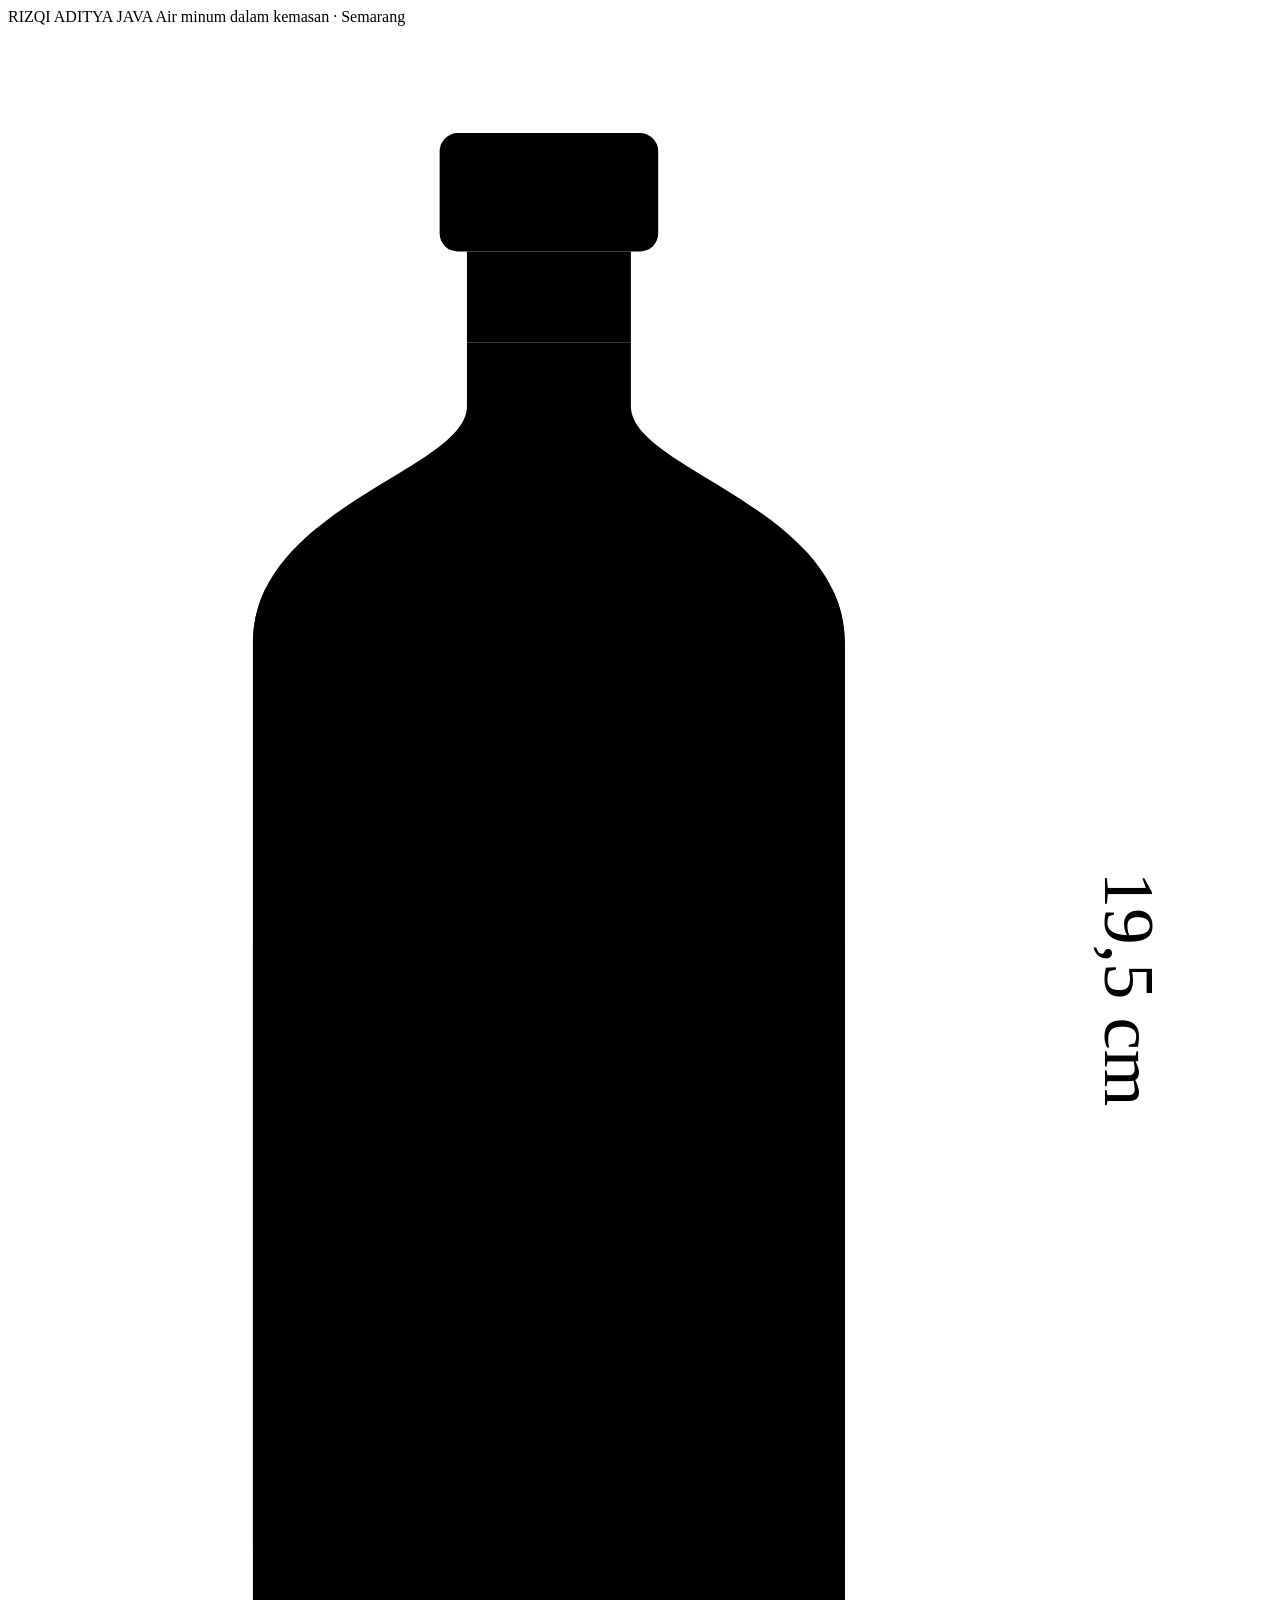
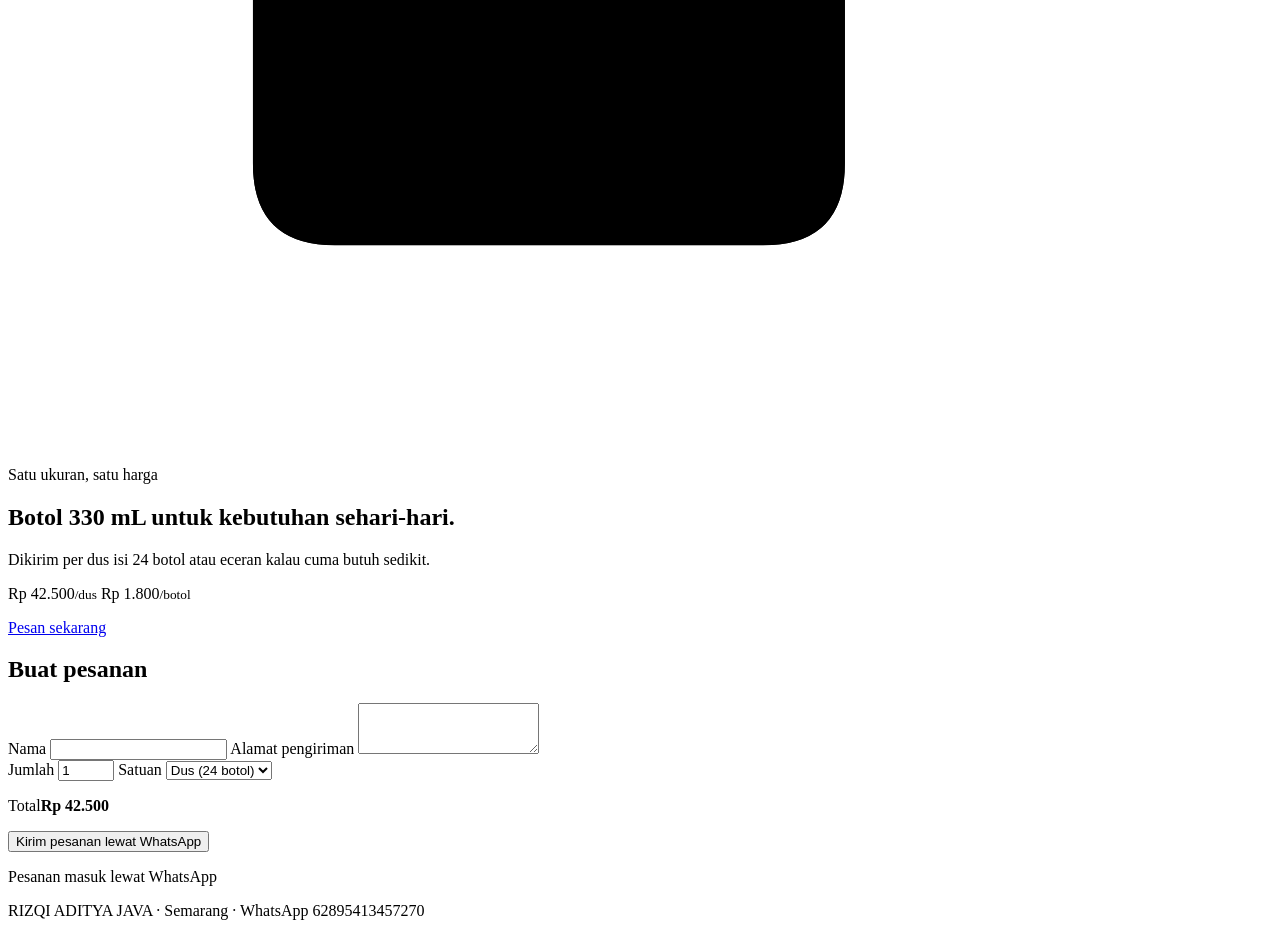
==== index.html @ 0442b85e "Update stylesheet link in index.html" ====
<!DOCTYPE html>
<html lang="id">
<head>
<meta charset="UTF-8">
<meta name="viewport" content="width=device-width, initial-scale=1">
<title>RIZQI ADITYA</title>
<meta name="description" content="RIZQI ADITYA JAVA, air minum dalam kemasan botol 330 mL. Dikirim per dus isi 24 botol di Semarang.">
<link rel="preconnect" href="https://fonts.googleapis.com">
<link rel="preconnect" href="https://fonts.gstatic.com" crossorigin>
<link href="https://fonts.googleapis.com/css2?family=Bricolage+Grotesque:opsz,wght@12..96,400;12..96,700;12..96,800&family=Instrument+Sans:wght@400;500;600&family=JetBrains+Mono:wght@400;500&display=swap" rel="stylesheet">
<link rel="stylesheet" href="style.css">
</head>

<!-- Ubah harga dan nomor WhatsApp di atribut di bawah ini -->
<body data-harga-dus="42500" data-harga-botol="1800" data-per-dus="24" data-wa="6281234567890">

<header class="bar">
  <span class="bar__merek">RIZQI ADITYA JAVA</span>
  <span class="bar__tag">Air minum dalam kemasan · Semarang</span>
</header>

<main>

  <!-- ==================== HERO ==================== -->
  <section class="hero">
    <figure class="botol">
      <svg viewBox="0 0 260 440" role="img" aria-label="Gambar teknis botol 330 mililiter">
        <defs>
          <clipPath id="isi">
            <path d="M92,66 L92,80 C92,94 45,102 45,132 L45,378 Q45,396 63,396 L157,396 Q175,396 175,378 L175,132 C175,102 128,94 128,80 L128,66 Z"/>
          </clipPath>
        </defs>

        <g clip-path="url(#isi)">
          <rect class="air" x="45" y="120" width="130" height="280"/>
        </g>

        <path class="garis" d="M92,66 L92,80 C92,94 45,102 45,132 L45,378 Q45,396 63,396 L157,396 Q175,396 175,378 L175,132 C175,102 128,94 128,80 L128,66 Z"/>
        <rect class="tutup" x="86" y="20" width="48" height="26" rx="4"/>
        <rect class="garis" x="92" y="46" width="36" height="20"/>

        <rect class="label" x="45" y="198" width="130" height="132"/>
        <text class="label__merek" x="110" y="276" text-anchor="middle">JAVA</text>
        <line class="label__garis" x1="70" y1="292" x2="150" y2="292"/>
        <text class="label__isi" x="110" y="314" text-anchor="middle">330 mL</text>

        <line class="ukur" x1="212" y1="20"  x2="212" y2="396"/>
        <line class="ukur" x1="206" y1="20"  x2="218" y2="20"/>
        <line class="ukur" x1="206" y1="396" x2="218" y2="396"/>
        <text class="ukur__teks" x="232" y="208" transform="rotate(90 232 208)" text-anchor="middle">19,5 cm</text>
      </svg>
    </figure>

    <div class="hero__teks">
      <p class="eyebrow">Satu ukuran, satu harga</p>
      <h1>Botol <span class="angka">330</span> mL untuk kebutuhan sehari-hari.</h1>
      <p class="lead">Dikirim per dus isi 24 botol atau eceran kalau cuma butuh sedikit.</p>
      <p class="harga">
        <span>Rp 42.500<small>/dus</small></span>
        <span>Rp 1.800<small>/botol</small></span>
      </p>
      <a class="tombol" href="#pesan">Pesan sekarang</a>
    </div>
  </section>

  <!-- ==================== FORM PESANAN ==================== -->
  <section class="pesan" id="pesan">
    <h2>Buat pesanan</h2>

    <form class="form" id="form-pesan" novalidate>
      <label class="form__baris">
        <span>Nama</span>
        <input type="text" id="nama" autocomplete="name" required>
      </label>

      <label class="form__baris">
        <span>Alamat pengiriman</span>
        <textarea id="alamat" rows="3" autocomplete="street-address" required></textarea>
      </label>

      <div class="form__duo">
        <label class="form__baris">
          <span>Jumlah</span>
          <input type="number" id="jumlah" min="1" max="500" value="1" inputmode="numeric" required>
        </label>
        <label class="form__baris">
          <span>Satuan</span>
          <select id="satuan">
            <option value="dus">Dus (24 botol)</option>
            <option value="botol">Botol</option>
          </select>
        </label>
      </div>

      <p class="total"><span>Total</span><strong id="total">Rp 42.500</strong></p>

      <p class="galat" id="galat" role="alert" hidden></p>

      <button class="tombol tombol--penuh" type="submit">Kirim pesanan lewat WhatsApp</button>
      <p class="form__catatan">Pesanan masuk lewat WhatsApp</p>
    </form>
  </section>

</main>

<footer class="kaki">
  RIZQI ADITYA JAVA · Semarang · WhatsApp 62895413457270
</footer>

<script>
(function () {
  'use strict';
  var d = document.body.dataset;
  var HARGA = { dus: +d.hargaDus, botol: +d.hargaBotol };
  var WA = d.wa;

  var elJumlah = document.getElementById('jumlah');
  var elSatuan = document.getElementById('satuan');
  var elTotal  = document.getElementById('total');
  var elGalat  = document.getElementById('galat');

  function rupiah(n) {
    return 'Rp ' + n.toString().replace(/\B(?=(\d{3})+(?!\d))/g, '.');
  }

  function jumlahSah() {
    var n = parseInt(elJumlah.value, 10);
    return isNaN(n) ? 0 : Math.min(500, Math.max(0, n));
  }

  function hitung() {
    return HARGA[elSatuan.value] * jumlahSah();
  }

  function render() {
    elTotal.textContent = rupiah(hitung());
  }

  elJumlah.addEventListener('input', render);
  elSatuan.addEventListener('change', render);

  document.getElementById('form-pesan').addEventListener('submit', function (ev) {
    ev.preventDefault();
    var nama   = document.getElementById('nama').value.trim();
    var alamat = document.getElementById('alamat').value.trim();

    if (!nama)          return tegur('Isi nama dulu supaya pesanan bisa dicatat.', 'nama');
    if (!alamat)        return tegur('Isi alamat pengiriman supaya ongkos kirim bisa dihitung.', 'alamat');
    if (jumlahSah() < 1) return tegur('Jumlah pesanan minimal 1.', 'jumlah');

    elGalat.hidden = true;

    var teks = 'Halo RIZQI ADITYA JAVA, saya mau pesan:\n'
             + '- Botol 330 mL: ' + jumlahSah() + ' ' + elSatuan.value + '\n'
             + '- Total: ' + rupiah(hitung()) + '\n'
             + '- Nama: ' + nama + '\n'
             + '- Alamat: ' + alamat;

    window.open('https://wa.me/' + WA + '?text=' + encodeURIComponent(teks), '_blank', 'noopener');
  });

  function tegur(pesan, id) {
    elGalat.textContent = pesan;
    elGalat.hidden = false;
    document.getElementById(id).focus();
  }

  render();
})();
</script>
</body>
</html>
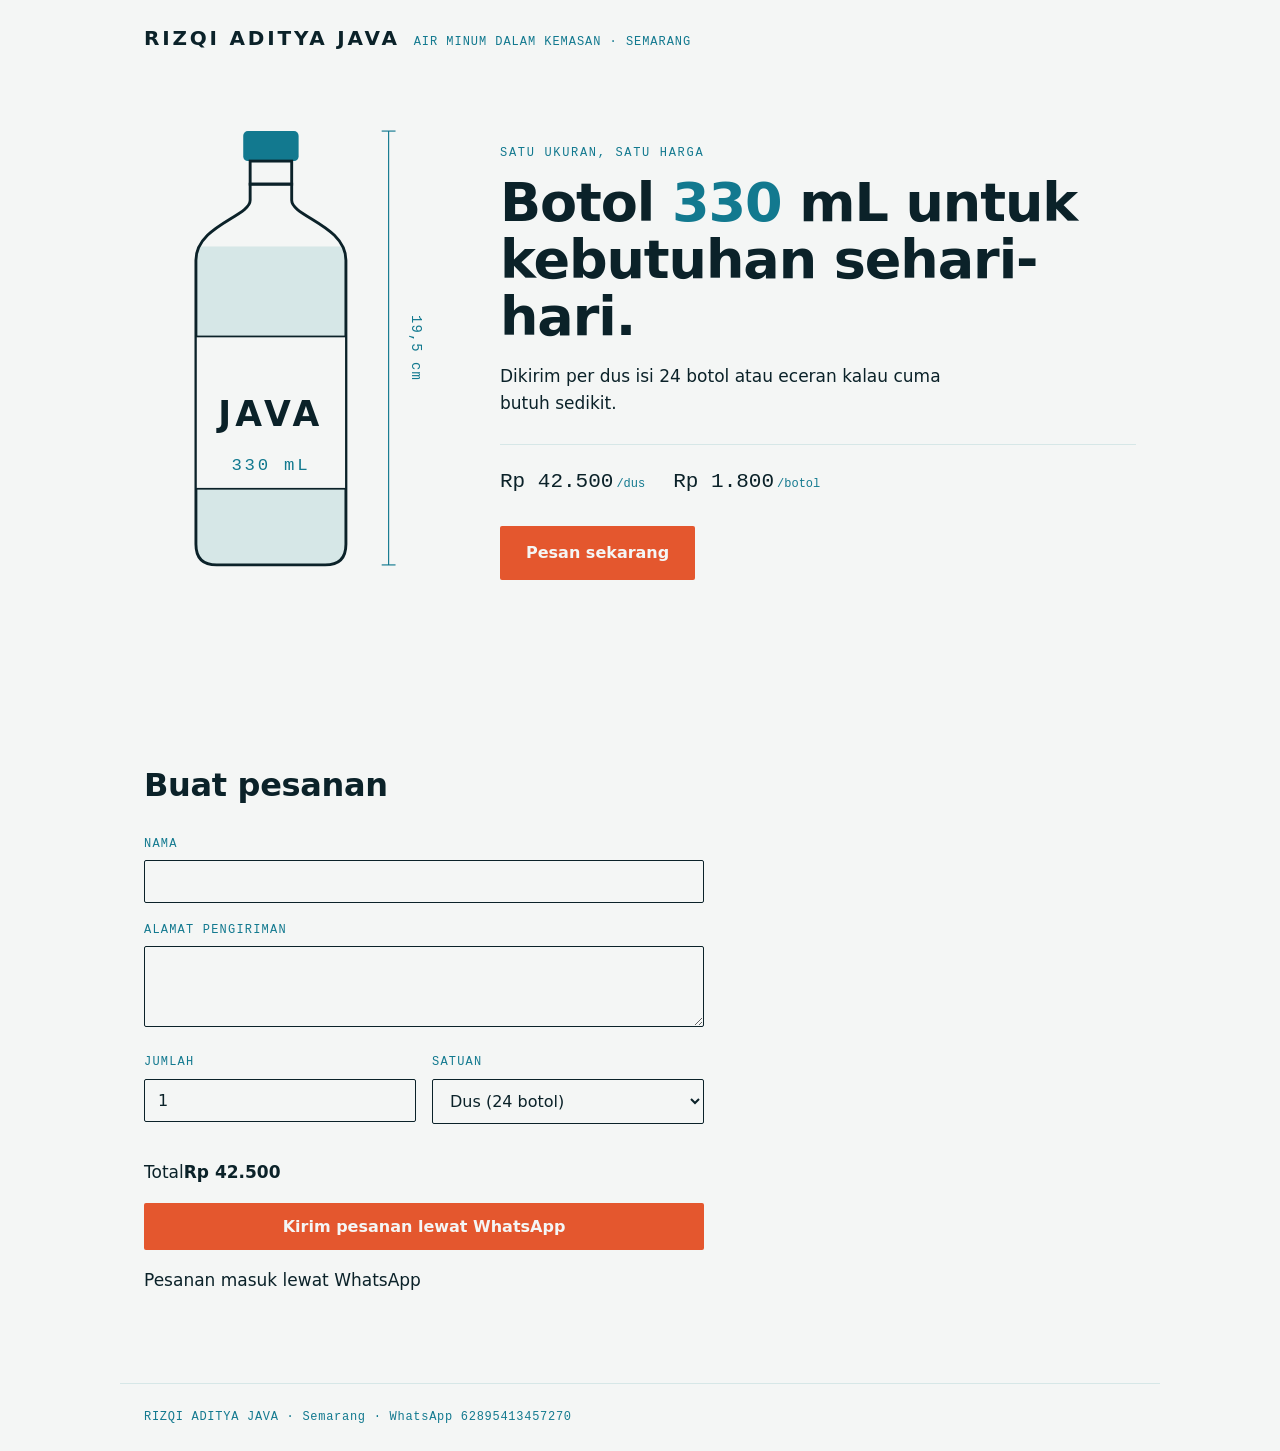
==== commit c3420ce1: "Add files via upload" ====
--- a/index.html
+++ b/index.html
@@ -169,4 +169,4 @@
 })();
 </script>
 </body>
-</html>
+</html>
--- a/style.css
+++ b/style.css
@@ -0,0 +1,269 @@
+:root {
+  --tinta:  #0B2229;
+  --kertas: #F4F6F5;
+  --tirta:  #12798F;
+  --kabut:  #D6E7E7;
+  --sinyal: #E4572E;
+
+  --display: "Bricolage Grotesque", system-ui, sans-serif;
+  --teks:    "Instrument Sans", system-ui, sans-serif;
+  --data:    "JetBrains Mono", ui-monospace, monospace;
+}
+
+* { box-sizing: border-box; }
+
+body {
+  margin: 0;
+  background: var(--kertas);
+  color: var(--tinta);
+  font-family: var(--teks);
+  font-size: 17px;
+  line-height: 1.6;
+}
+
+main { max-width: 1040px; margin: 0 auto; padding: 0 24px; }
+
+/* ---------------- bar atas ---------------- */
+.bar {
+  display: flex;
+  align-items: baseline;
+  gap: 14px;
+  max-width: 1040px;
+  margin: 0 auto;
+  padding: 22px 24px;
+}
+.bar__merek {
+  font-family: var(--display);
+  font-weight: 800;
+  font-size: 20px;
+  letter-spacing: 0.14em;
+}
+.bar__tag {
+  font-family: var(--data);
+  font-size: 12px;
+  text-transform: uppercase;
+  letter-spacing: 0.08em;
+  color: var(--tirta);
+}
+
+/* ---------------- hero ---------------- */
+.hero {
+  display: grid;
+  grid-template-columns: 300px 1fr;
+  gap: 56px;
+  align-items: center;
+  padding: 32px 0 72px;
+}
+
+.botol { margin: 0; }
+.botol svg { width: 100%; height: auto; display: block; }
+
+.garis { fill: none; stroke: var(--tinta); stroke-width: 2.5; }
+.tutup { fill: var(--tirta); }
+.label { fill: var(--kertas); stroke: var(--tinta); stroke-width: 1.5; }
+.air   { fill: var(--kabut); }
+
+.label__merek {
+  font-family: var(--display);
+  font-weight: 800;
+  font-size: 30px;
+  letter-spacing: 0.12em;
+  fill: var(--tinta);
+}
+.label__isi {
+  font-family: var(--data);
+  font-size: 15px;
+  letter-spacing: 0.16em;
+  fill: var(--tirta);
+}
+.ukur { stroke: var(--tirta); stroke-width: 1; }
+.ukur__teks {
+  font-family: var(--data);
+  font-size: 12px;
+  fill: var(--tirta);
+  letter-spacing: 0.08em;
+}
+
+/* air naik sekali saat halaman dibuka */
+@keyframes naik { from { transform: translateY(190px); } to { transform: translateY(0); } }
+.air { animation: naik 1.1s cubic-bezier(0.22, 0.61, 0.36, 1) both; }
+
+.eyebrow {
+  font-family: var(--data);
+  font-size: 12px;
+  text-transform: uppercase;
+  letter-spacing: 0.14em;
+  color: var(--tirta);
+  margin: 0 0 12px;
+}
+.hero__teks h1 {
+  font-family: var(--display);
+  font-weight: 800;
+  font-size: clamp(34px, 5vw, 54px);
+  line-height: 1.05;
+  letter-spacing: -0.02em;
+  margin: 0 0 18px;
+}
+.angka { color: var(--tirta); }
+.lead { margin: 0 0 26px; max-width: 42ch; }
+
+.harga {
+  display: flex;
+  gap: 28px;
+  font-family: var(--data);
+  font-size: 21px;
+  margin: 0 0 28px;
+  padding-top: 20px;
+  border-top: 1px solid var(--kabut);
+}
+.harga small { font-size: 12px; color: var(--tirta); margin-left: 3px; }
+
+/* ---------------- tombol ---------------- */
+.tombol {
+  display: inline-block;
+  background: var(--sinyal);
+  color: var(--kertas);
+  font-family: var(--teks);
+  font-size: 16px;
+  font-weight: 600;
+  text-decoration: none;
+  border: none;
+  border-radius: 2px;
+  padding: 14px 26px;
+  cursor: pointer;
+  transition: background 0.18s ease;
+}
+.tombol:hover { background: #C7451F; }
+.tombol:focus-visible { outline: 3px solid var(--tirta); outline-offset: 3px; }
+.tombol--penuh { width: 100%; }
+
+/* ---------------- panel mineral ---------------- */
+.panel {
+  border-top: 2px solid var(--tinta);
+  border-bottom: 2px solid var(--tinta);
+  padding: 34px 0 30px;
+  max-width: 560px;
+}
+.panel__judul {
+  font-family: var(--data);
+  font-size: 12px;
+  font-weight: 500;
+  text-transform: uppercase;
+  letter-spacing: 0.14em;
+  margin: 0 0 20px;
+}
+.mineral { width: 100%; border-collapse: collapse; }
+.mineral th {
+  text-align: left;
+  font-weight: 500;
+  padding: 9px 0;
+  border-bottom: 1px solid var(--kabut);
+}
+.mineral td {
+  padding: 9px 0;
+  border-bottom: 1px solid var(--kabut);
+  font-family: var(--data);
+  font-size: 15px;
+}
+.mineral__nilai { text-align: right; }
+.mineral__satuan { text-align: right; width: 66px; color: var(--tirta); font-size: 13px; }
+.panel__catatan { font-size: 14px; color: var(--tirta); margin: 16px 0 0; }
+
+/* ---------------- form pesanan ---------------- */
+.pesan { padding: 72px 0; max-width: 560px; }
+.pesan h2 {
+  font-family: var(--display);
+  font-weight: 700;
+  font-size: 32px;
+  letter-spacing: -0.01em;
+  margin: 0 0 24px;
+}
+
+.form__baris { display: block; margin-bottom: 18px; }
+.form__baris > span {
+  display: block;
+  font-family: var(--data);
+  font-size: 12px;
+  text-transform: uppercase;
+  letter-spacing: 0.1em;
+  color: var(--tirta);
+  margin-bottom: 6px;
+}
+.form__baris input,
+.form__baris textarea,
+.form__baris select {
+  width: 100%;
+  font-family: var(--teks);
+  font-size: 16px;
+  color: var(--tinta);
+  background: transparent;
+  border: 1.5px solid var(--tinta);
+  border-radius: 2px;
+  padding: 11px 13px;
+}
+.form__baris input:focus,
+.form__baris textarea:focus,
+.form__baris select:focus {
+  outline: 3px solid var(--tirta);
+  outline-offset: 1px;
+}
+.form__duo { display: grid; grid-template-columns: 1fr 1fr; gap: 16px; }
+
+.galat {
+  background: var(--sinyal);
+  color: var(--kertas);
+  padding: 12px 16px;
+  border-radius: 2px;
+  margin: 0 0 22px;
+}
+
+.nota {
+  border: 2px solid var(--tinta);
+  padding: 24px;
+  margin-bottom: 34px;
+}
+.nota__baris {
+  display: flex;
+  justify-content: space-between;
+  align-items: baseline;
+  gap: 16px;
+  margin: 0 0 10px;
+}
+.nota__baris > span {
+  font-family: var(--data);
+  font-size: 12px;
+  text-transform: uppercase;
+  letter-spacing: 0.1em;
+  color: var(--tirta);
+}
+.nota__total {
+  border-top: 1px solid var(--kabut);
+  padding-top: 12px;
+  margin-bottom: 20px;
+  font-size: 21px;
+}
+.nota__catatan { font-size: 14px; color: var(--tirta); margin: 14px 0 0; }
+
+/* ---------------- kaki ---------------- */
+.kaki {
+  max-width: 1040px;
+  margin: 0 auto;
+  padding: 24px;
+  border-top: 1px solid var(--kabut);
+  font-family: var(--data);
+  font-size: 12px;
+  letter-spacing: 0.06em;
+  color: var(--tirta);
+}
+
+/* ---------------- layar kecil ---------------- */
+@media (max-width: 760px) {
+  .hero { grid-template-columns: 1fr; gap: 32px; padding-bottom: 48px; }
+  .botol { max-width: 210px; }
+  .pesan { padding: 48px 0; }
+}
+
+@media (prefers-reduced-motion: reduce) {
+  .air { animation: none; }
+  .tombol { transition: none; }
+}
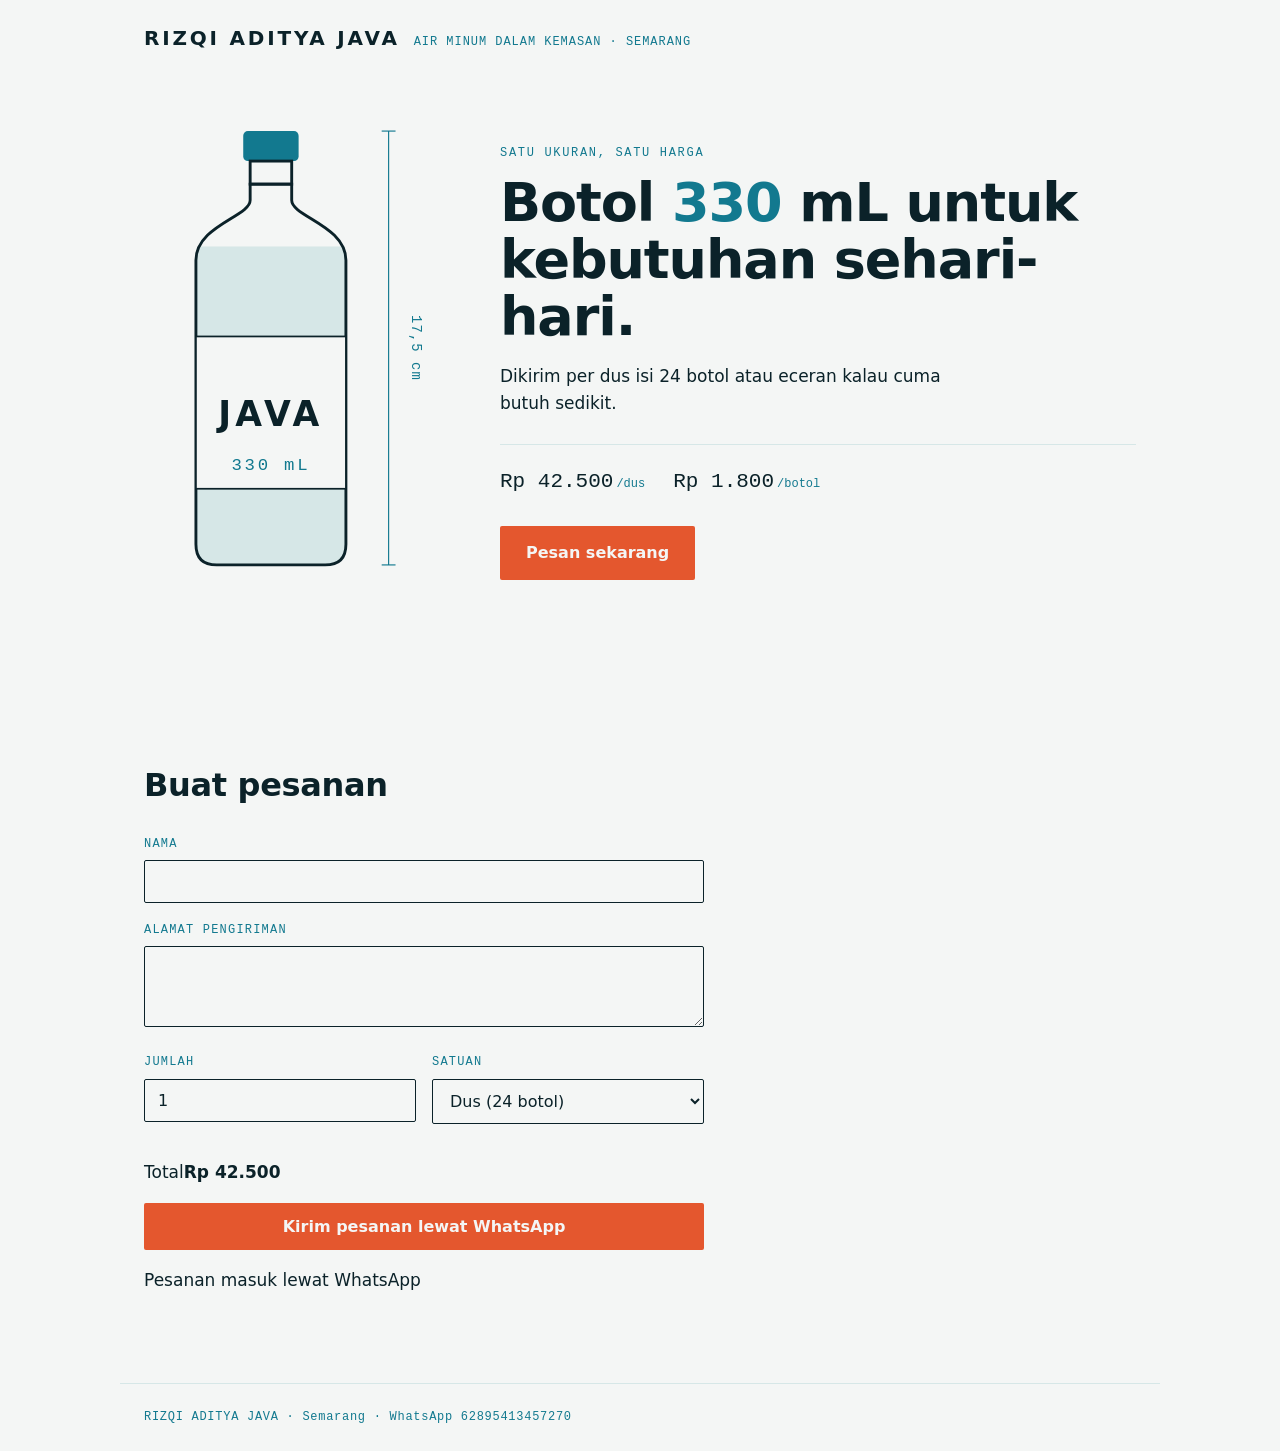
==== commit c0613913: "Update index.html" ====
--- a/index.html
+++ b/index.html
@@ -9,10 +9,11 @@
 <link rel="preconnect" href="https://fonts.gstatic.com" crossorigin>
 <link href="https://fonts.googleapis.com/css2?family=Bricolage+Grotesque:opsz,wght@12..96,400;12..96,700;12..96,800&family=Instrument+Sans:wght@400;500;600&family=JetBrains+Mono:wght@400;500&display=swap" rel="stylesheet">
 <link rel="stylesheet" href="style.css">
+<link rel="shortcut icon" href="apple-touch-icon.png">
 </head>
 
 <!-- Ubah harga dan nomor WhatsApp di atribut di bawah ini -->
-<body data-harga-dus="42500" data-harga-botol="1800" data-per-dus="24" data-wa="6281234567890">
+<body data-harga-dus="42500" data-harga-botol="1800" data-per-dus="24" data-wa="62895413457270">
 
 <header class="bar">
   <span class="bar__merek">RIZQI ADITYA JAVA</span>
@@ -47,7 +48,7 @@
         <line class="ukur" x1="212" y1="20"  x2="212" y2="396"/>
         <line class="ukur" x1="206" y1="20"  x2="218" y2="20"/>
         <line class="ukur" x1="206" y1="396" x2="218" y2="396"/>
-        <text class="ukur__teks" x="232" y="208" transform="rotate(90 232 208)" text-anchor="middle">19,5 cm</text>
+        <text class="ukur__teks" x="232" y="208" transform="rotate(90 232 208)" text-anchor="middle">17,5 cm</text>
       </svg>
     </figure>
 
@@ -169,4 +170,4 @@
 })();
 </script>
 </body>
-</html>+</html>
